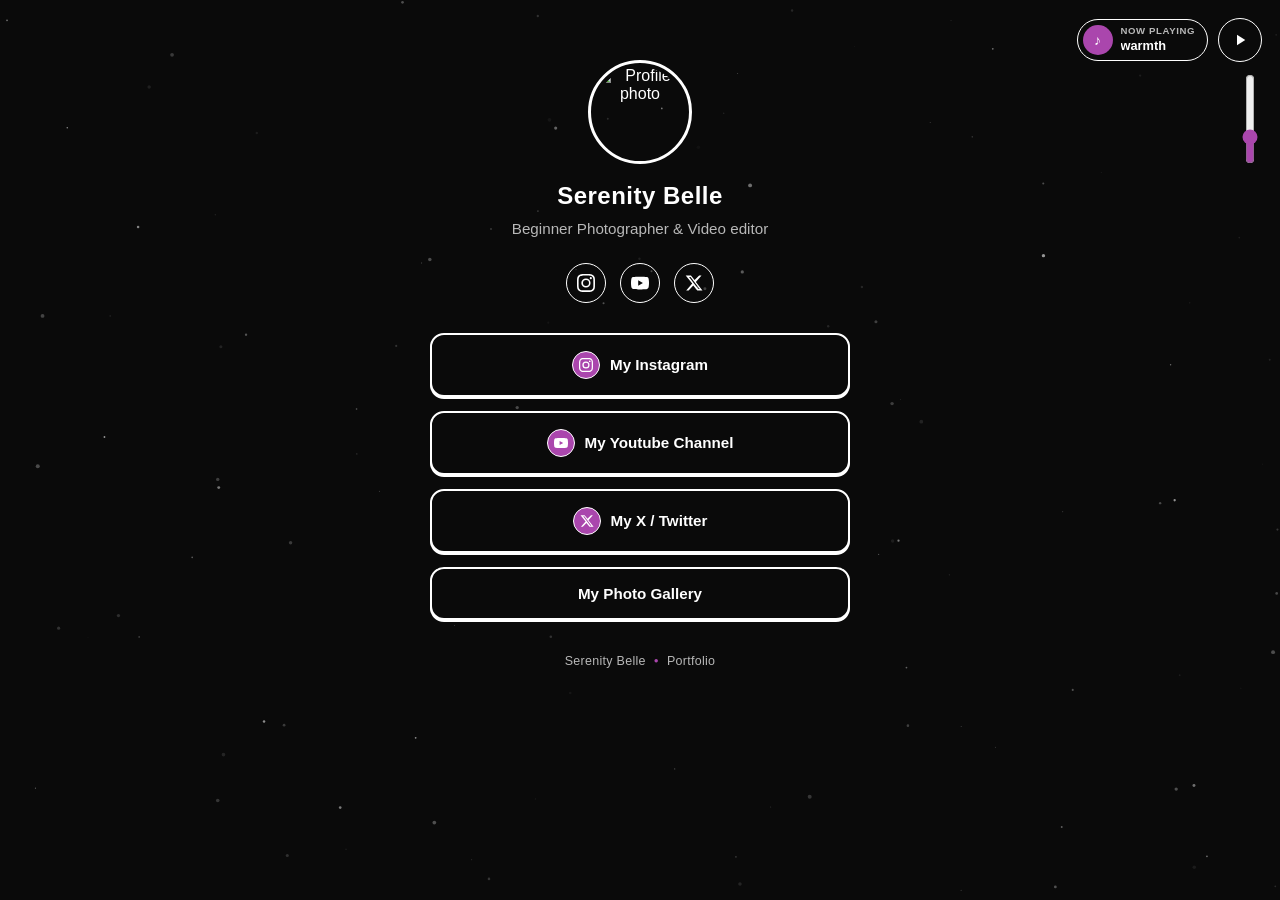
==== index.html @ e5745269 "update" ====
<!DOCTYPE html>
<html lang="en">
<head>
<meta charset="UTF-8">
<meta name="viewport" content="width=device-width, initial-scale=1.0">
<title>Serenity Belle | Portfolio</title>
<link rel="stylesheet" href="style.css">
</head>
<body>

  <div class="bg-shapes" aria-hidden="true">
    <span class="shape circle"></span>
    <span class="shape ring"></span>
  </div>

  <canvas id="starfield" aria-hidden="true"></canvas>

  <audio id="bg-music" loop preload="auto"></audio>
  <div class="music-control">
    <div class="music-row">
      <div class="music-meta">
        <img id="music-art" class="music-art" src="" alt="" hidden>
        <div id="music-art-fallback" class="music-art-fallback">♪</div>
        <div class="music-text">
          <span class="music-now-playing">Now Playing</span>
          <span id="music-title" class="music-title">warmth</span>
        </div>
      </div>
      <button id="music-toggle" class="music-toggle" aria-label="Pause music" aria-pressed="true">
        <svg class="icon-play" viewBox="0 0 24 24"><path d="M8 5v14l11-7z"/></svg>
        <svg class="icon-pause" viewBox="0 0 24 24"><path d="M6 5h4v14H6zM14 5h4v14h-4z"/></svg>
      </button>
    </div>
    <div class="music-volume-wrap">
      <input id="music-volume" class="music-volume" type="range" min="0" max="100" value="25" step="1" aria-label="Music volume">
    </div>
  </div>

  <main class="card">
    <div class="avatar-wrap">
      <img class="avatar" src="https://api.dicebear.com/7.x/initials/svg?seed=Serenity%20Belle&backgroundColor=0a0a0a&textColor=ffffff" alt="Profile photo">
    </div>

    <h1 class="name">Serenity Belle</h1>
    <p class="bio">Beginner Photographer &amp; Video editor</p>

    <div class="socials">
      <a href="https://instagram.com/FrostGreatness" target="_blank" rel="noopener" class="social-btn" aria-label="Instagram">
        <svg viewBox="0 0 16 16"><path d="M8 0C5.829 0 5.556.01 4.703.048 3.85.088 3.269.222 2.76.42a3.9 3.9 0 0 0-1.417.923A3.9 3.9 0 0 0 .42 2.76C.222 3.268.087 3.85.048 4.7.01 5.555 0 5.827 0 8.001c0 2.172.01 2.444.048 3.297.04.852.174 1.433.372 1.942.205.526.478.972.923 1.417.444.445.89.719 1.416.923.51.198 1.09.333 1.942.372C5.555 15.99 5.827 16 8 16s2.444-.01 3.298-.048c.851-.04 1.434-.174 1.943-.372a3.9 3.9 0 0 0 1.416-.923c.445-.445.718-.891.923-1.417.197-.509.332-1.09.372-1.942C15.99 10.445 16 10.173 16 8s-.01-2.445-.048-3.299c-.04-.851-.175-1.433-.372-1.941a3.9 3.9 0 0 0-.923-1.417A3.9 3.9 0 0 0 13.24.42c-.51-.198-1.092-.333-1.943-.372C10.443.01 10.172 0 7.998 0zm-.717 1.442h.718c2.136 0 2.389.007 3.232.046.78.035 1.204.166 1.486.275.373.145.64.319.92.599s.453.546.598.92c.11.281.24.705.275 1.485.039.843.047 1.096.047 3.231s-.008 2.389-.047 3.232c-.035.78-.166 1.203-.275 1.485a2.5 2.5 0 0 1-.599.919c-.28.28-.546.453-.92.598-.28.11-.704.24-1.485.276-.843.038-1.096.047-3.232.047s-2.39-.009-3.233-.047c-.78-.036-1.203-.166-1.485-.276a2.5 2.5 0 0 1-.92-.598 2.5 2.5 0 0 1-.6-.92c-.109-.281-.24-.705-.275-1.485-.038-.843-.046-1.096-.046-3.233s.008-2.388.046-3.231c.036-.78.166-1.204.276-1.486.145-.373.319-.64.599-.92s.546-.453.92-.598c.282-.11.705-.24 1.485-.276.738-.034 1.024-.044 2.515-.045zm4.988 1.328a.96.96 0 1 0 0 1.92.96.96 0 0 0 0-1.92m-4.27 1.122a4.109 4.109 0 1 0 0 8.217 4.109 4.109 0 0 0 0-8.217m0 1.441a2.667 2.667 0 1 1 0 5.334 2.667 2.667 0 0 1 0-5.334"/></svg>
      </a>
      <a href="https://youtube.com/@LilMissSese" target="_blank" rel="noopener" class="social-btn" aria-label="YouTube">
        <svg viewBox="0 0 24 24"><path d="M23.5 6.2a3.02 3.02 0 0 0-2.12-2.14C19.5 3.5 12 3.5 12 3.5s-7.5 0-9.38.56A3.02 3.02 0 0 0 .5 6.2 31.6 31.6 0 0 0 0 12a31.6 31.6 0 0 0 .5 5.8 3.02 3.02 0 0 0 2.12 2.14C4.5 20.5 12 20.5 12 20.5s7.5 0 9.38-.56a3.02 3.02 0 0 0 2.12-2.14A31.6 31.6 0 0 0 24 12a31.6 31.6 0 0 0-.5-5.8zM9.6 15.6V8.4l6.3 3.6-6.3 3.6z"/></svg>
      </a>
      <a href="https://x.com/LilMissSese" target="_blank" rel="noopener" class="social-btn" aria-label="X / Twitter">
        <svg viewBox="0 0 24 24"><path d="M18.9 2H22l-7.5 8.6L23.3 22h-6.9l-5.4-6.7L4.8 22H1.6l8-9.2L.9 2h7l4.9 6.1L18.9 2zm-1.2 18h1.9L7.4 3.9H5.4L17.7 20z"/></svg>
      </a>
    </div>

    <div class="links">
      <a class="link-btn photos" href="https://instagram.com/FrostGreatness" target="_blank" rel="noopener" data-label="Instagram">
        <span class="link-avatar-wrap">
          <img class="link-avatar" src="https://unavatar.io/instagram/FrostGreatness" alt=""
               onerror="this.style.display='none';">
          <span class="link-avatar link-avatar-icon" aria-hidden="true">
            <svg viewBox="0 0 16 16"><path d="M8 0C5.829 0 5.556.01 4.703.048 3.85.088 3.269.222 2.76.42a3.9 3.9 0 0 0-1.417.923A3.9 3.9 0 0 0 .42 2.76C.222 3.268.087 3.85.048 4.7.01 5.555 0 5.827 0 8.001c0 2.172.01 2.444.048 3.297.04.852.174 1.433.372 1.942.205.526.478.972.923 1.417.444.445.89.719 1.416.923.51.198 1.09.333 1.942.372C5.555 15.99 5.827 16 8 16s2.444-.01 3.298-.048c.851-.04 1.434-.174 1.943-.372a3.9 3.9 0 0 0 1.416-.923c.445-.445.718-.891.923-1.417.197-.509.332-1.09.372-1.942C15.99 10.445 16 10.173 16 8s-.01-2.445-.048-3.299c-.04-.851-.175-1.433-.372-1.941a3.9 3.9 0 0 0-.923-1.417A3.9 3.9 0 0 0 13.24.42c-.51-.198-1.092-.333-1.943-.372C10.443.01 10.172 0 7.998 0zm-.717 1.442h.718c2.136 0 2.389.007 3.232.046.78.035 1.204.166 1.486.275.373.145.64.319.92.599s.453.546.598.92c.11.281.24.705.275 1.485.039.843.047 1.096.047 3.231s-.008 2.389-.047 3.232c-.035.78-.166 1.203-.275 1.485a2.5 2.5 0 0 1-.599.919c-.28.28-.546.453-.92.598-.28.11-.704.24-1.485.276-.843.038-1.096.047-3.232.047s-2.39-.009-3.233-.047c-.78-.036-1.203-.166-1.485-.276a2.5 2.5 0 0 1-.92-.598 2.5 2.5 0 0 1-.6-.92c-.109-.281-.24-.705-.275-1.485-.038-.843-.046-1.096-.046-3.233s.008-2.388.046-3.231c.036-.78.166-1.204.276-1.486.145-.373.319-.64.599-.92s.546-.453.92-.598c.282-.11.705-.24 1.485-.276.738-.034 1.024-.044 2.515-.045zm4.988 1.328a.96.96 0 1 0 0 1.92.96.96 0 0 0 0-1.92m-4.27 1.122a4.109 4.109 0 1 0 0 8.217 4.109 4.109 0 0 0 0-8.217m0 1.441a2.667 2.667 0 1 1 0 5.334 2.667 2.667 0 0 1 0-5.334"/></svg>
          </span>
        </span>
        <span>My Instagram</span>
      </a>
      <a class="link-btn featured" href="https://youtube.com/@LilMissSese" target="_blank" rel="noopener" data-label="Youtube">
        <span class="link-avatar-wrap">
          <img class="link-avatar" src="https://unavatar.io/youtube/@LilMissSese" alt=""
               onerror="this.style.display='none';">
          <span class="link-avatar link-avatar-icon" aria-hidden="true">
            <svg viewBox="0 0 24 24"><path d="M23.5 6.2a3.02 3.02 0 0 0-2.12-2.14C19.5 3.5 12 3.5 12 3.5s-7.5 0-9.38.56A3.02 3.02 0 0 0 .5 6.2 31.6 31.6 0 0 0 0 12a31.6 31.6 0 0 0 .5 5.8 3.02 3.02 0 0 0 2.12 2.14C4.5 20.5 12 20.5 12 20.5s7.5 0 9.38-.56a3.02 3.02 0 0 0 2.12-2.14A31.6 31.6 0 0 0 24 12a31.6 31.6 0 0 0-.5-5.8zM9.6 15.6V8.4l6.3 3.6-6.3 3.6z"/></svg>
          </span>
        </span>
        <span>My Youtube Channel</span>
      </a>
      <a class="link-btn" href="https://x.com/LilMissSese" target="_blank" rel="noopener" data-label="X">
        <span class="link-avatar-wrap">
          <img class="link-avatar" src="https://unavatar.io/x/LilMissSese" alt=""
               onerror="this.style.display='none';">
          <span class="link-avatar link-avatar-icon" aria-hidden="true">
            <svg viewBox="0 0 24 24"><path d="M18.9 2H22l-7.5 8.6L23.3 22h-6.9l-5.4-6.7L4.8 22H1.6l8-9.2L.9 2h7l4.9 6.1L18.9 2zm-1.2 18h1.9L7.4 3.9H5.4L17.7 20z"/></svg>
          </span>
        </span>
        <span>My X / Twitter</span>
      </a>
      <a class="link-btn featured" href="gallery.html" data-label="Gallery">
        <span>My Photo Gallery</span>
      </a>
    </div>

    <footer class="footer">
      <span>Serenity Belle</span>
      <span class="dot">●</span>
      <span>Portfolio</span>
    </footer>
  </main>

<script src="starfield.js"></script>
<script src="script.js"></script>
</body>
</html>
---- style.css ----
:root{
  --black:#0a0a0a;
  --white:#ffffff;
  --gray-100:#1a1a1a;
  --gray-300:#2b2b2b;
  --gray-600:#b8b8b8;
  --purple:#aa46ad;
  --radius:14px;
  --shadow: 0 2px 0 var(--white);
}

*{box-sizing:border-box; margin:0; padding:0;}

body{
  min-height:100vh;
  background:var(--black);
  color:var(--white);
  font-family: 'Helvetica Neue', Arial, sans-serif;
  display:flex;
  align-items:flex-start;
  justify-content:center;
  padding:60px 16px;
  position:relative;
  overflow-x:hidden;
}

#starfield{
  position:fixed;
  inset:0;
  z-index:0;
  pointer-events:none;
  background:var(--black);
}

/* decorative background shapes */
.bg-shapes{position:fixed; inset:0; z-index:0; pointer-events:none;}
.bg-shapes .shape{position:absolute; border-color:var(--white);}
.bg-shapes .circle{
  width:260px; height:260px; border-radius:50%;
  border:2px solid var(--white);
  top:-80px; left:-90px; opacity:.06;
}
.bg-shapes .ring{
  width:340px; height:340px; border-radius:50%;
  border:2px solid var(--purple);
  bottom:-140px; right:-120px; opacity:.12;
}

.music-control{
  position:fixed;
  top:18px;
  right:18px;
  z-index:2;
  display:flex;
  flex-direction:column;
  align-items:flex-end;
  gap:12px;
  max-width:min(70vw, 320px);
}

.music-row{
  display:flex;
  align-items:center;
  gap:10px;
}

.music-meta{
  display:flex;
  align-items:center;
  gap:8px;
  overflow:hidden;
  min-width:0;
  background:var(--black);
  border:1.5px solid var(--white);
  border-radius:999px;
  padding:5px 12px 5px 5px;
}

.music-art{
  width:30px; height:30px;
  min-width:30px; min-height:30px;
  max-width:30px; max-height:30px;
  aspect-ratio:1/1;
  border-radius:50%;
  object-fit:cover;
  object-position:center;
  overflow:hidden;
  flex-shrink:0;
  display:block;
}
.music-art[hidden]{ display:none !important; }

.music-art-fallback{
  width:30px; height:30px;
  min-width:30px; min-height:30px;
  max-width:30px; max-height:30px;
  aspect-ratio:1/1;
  border-radius:50%;
  display:flex;
  align-items:center;
  justify-content:center;
  background:var(--purple);
  color:var(--white);
  font-family:'Helvetica Neue', Arial, sans-serif;
  font-size:14px;
  line-height:1;
  flex-shrink:0;
}
.music-art-fallback[hidden]{ display:none !important; }

.music-text{
  display:flex;
  flex-direction:column;
  justify-content:center;
  overflow:hidden;
  min-width:0;
  flex:1 1 auto;
}

.music-now-playing,
.music-title{
  font-family:'Helvetica Neue', Arial, sans-serif;
  font-weight:600;
  line-height:1.3;
}

.music-now-playing{
  font-size:.6rem;
  letter-spacing:.6px;
  text-transform:uppercase;
  color:var(--gray-600);
}

.music-title{
  font-size:.8rem;
  white-space:nowrap;
  overflow:hidden;
  text-overflow:ellipsis;
  max-width:150px;
}

.music-toggle{
  width:44px; height:44px;
  border-radius:50%;
  border:1.5px solid var(--white);
  background:var(--black);
  display:flex; align-items:center; justify-content:center;
  cursor:pointer;
  flex-shrink:0;
  transition: background .18s ease, transform .18s ease, border-color .18s ease;
}
.music-toggle svg{
  width:18px; height:18px;
  fill:var(--white);
}
.music-toggle .icon-pause{display:none;}
.music-toggle.is-playing .icon-play{display:none;}
.music-toggle.is-playing .icon-pause{display:block;}
.music-toggle:hover{
  background:var(--purple);
  border-color:var(--purple);
  transform:translateY(-2px);
}

.music-volume-wrap{
  width:24px;
  height:90px;
  display:flex;
  align-items:center;
  justify-content:center;
}
.music-volume{
  width:90px;
  height:20px;
  margin:0;
  cursor:pointer;
  accent-color: var(--purple);
  background:transparent;
  transform: rotate(-90deg);
}

.link-avatar-wrap{
  position:relative;
  width:28px; height:28px;
  min-width:28px; min-height:28px;
  margin-right:10px;
  flex-shrink:0;
}
.link-avatar-wrap .link-avatar{
  margin-right:0;
}

.link-avatar{
  width:28px; height:28px;
  min-width:28px; min-height:28px;
  max-width:28px; max-height:28px;
  aspect-ratio:1/1;
  border-radius:50%;
  object-fit:cover;
  object-position:center;
  overflow:hidden;
  border:1.5px solid var(--white);
  background:var(--gray-100);
  flex-shrink:0;
  display:block;
}

/* The fallback icon always sits underneath, absolutely positioned to fill
   the same slot. When the real photo loads, it's on top and fully covers
   it — no photo, and the icon shows through. This avoids any reliance on
   toggling [hidden], which can lose CSS-specificity ties. */
.link-avatar-wrap{
  isolation:isolate;
}
.link-avatar-icon{
  position:absolute;
  inset:0;
  z-index:0;
  display:flex;
  align-items:center;
  justify-content:center;
  background:var(--purple);
}
.link-avatar-wrap img.link-avatar{
  position:relative;
  z-index:1;
}
.link-avatar-icon svg{
  width:14px;
  height:14px;
  fill:var(--white);
}

.card{
  position:relative;
  z-index:1;
  width:100%;
  max-width:420px;
  display:flex;
  flex-direction:column;
  align-items:center;
  text-align:center;
  animation: fadeUp .6s ease both;
}

@keyframes fadeUp{
  from{opacity:0; transform:translateY(18px);}
  to{opacity:1; transform:translateY(0);}
}

.avatar-wrap{
  width:104px; height:104px;
  border-radius:50%;
  border:3px solid var(--white);
  padding:4px;
  margin-bottom:18px;
}
.avatar{
  width:100%; height:100%;
  border-radius:50%;
  object-fit:cover;
  display:block;
}

.name{
  font-size:1.5rem;
  font-weight:800;
  letter-spacing:.5px;
  margin-bottom:8px;
}

.bio{
  font-size:.95rem;
  color:var(--gray-600);
  line-height:1.5;
  max-width:340px;
  margin-bottom:22px;
}

.socials{
  display:flex;
  gap:14px;
  margin-bottom:30px;
}
.social-btn{
  width:40px; height:40px;
  border-radius:50%;
  border:1.5px solid var(--white);
  display:flex; align-items:center; justify-content:center;
  transition: background .18s ease, transform .18s ease, border-color .18s ease;
}
.social-btn svg{
  width:18px; height:18px;
  fill:var(--white);
  transition: fill .18s ease;
}
.social-btn:hover{
  background:var(--purple);
  border-color:var(--purple);
  transform:translateY(-2px);
}
.social-btn:hover svg{
  fill:var(--white);
}

.links{
  width:100%;
  display:flex;
  flex-direction:column;
  gap:14px;
  margin-bottom:34px;
}

.link-btn{
  position:relative;
  display:flex;
  align-items:center;
  justify-content:center;
  width:100%;
  padding:16px 20px;
  background:var(--black);
  border:2px solid var(--white);
  border-radius:var(--radius);
  color:var(--white);
  font-weight:600;
  font-size:.95rem;
  text-decoration:none;
  box-shadow: var(--shadow);
  transition: transform .15s ease, background .15s ease, color .15s ease, box-shadow .15s ease, border-color .15s ease;
}

.link-btn:hover{
  transform:translate(-2px,-2px);
  box-shadow: 4px 4px 0 var(--purple);
  background:var(--purple);
  border-color:var(--purple);
  color:var(--white);
}

.link-btn:active{
  transform:translate(0,0);
  box-shadow: 0 0 0 var(--purple);
}

.link-btn.featured{
  background:var(--black);
  color:var(--white);
}
.link-btn.featured:hover{
  background:var(--purple);
  border-color:var(--purple);
  color:var(--white);
}

.footer{
  display:flex;
  align-items:center;
  gap:8px;
  color:var(--gray-600);
  font-size:.78rem;
  letter-spacing:.3px;
}
.footer .dot{
  font-size:.5rem;
  color:var(--purple);
}

@media (max-width:420px){
  .card{max-width:100%;}
  .name{font-size:1.3rem;}
}
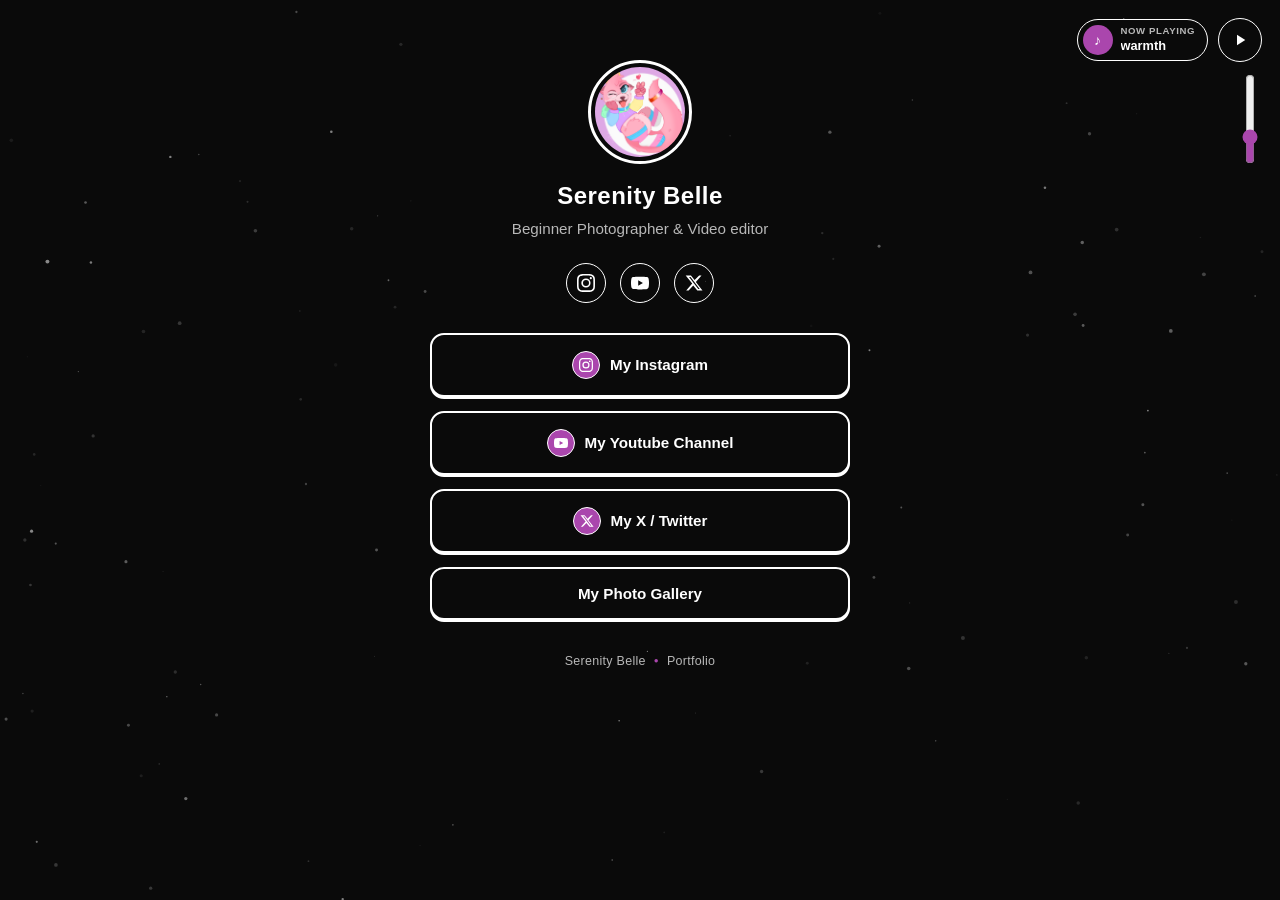
==== commit 6467e712: "Update index.html" ====
--- a/index.html
+++ b/index.html
@@ -38,7 +38,7 @@
 
   <main class="card">
     <div class="avatar-wrap">
-      <img class="avatar" src="https://api.dicebear.com/7.x/initials/svg?seed=Serenity%20Belle&backgroundColor=0a0a0a&textColor=ffffff" alt="Profile photo">
+      <img class="avatar" src="/photos/Sese_Otter_Complete.png" alt="Profile photo">
     </div>
 
     <h1 class="name">Serenity Belle</h1>
@@ -102,4 +102,4 @@
 <script src="starfield.js"></script>
 <script src="script.js"></script>
 </body>
-</html>+</html>
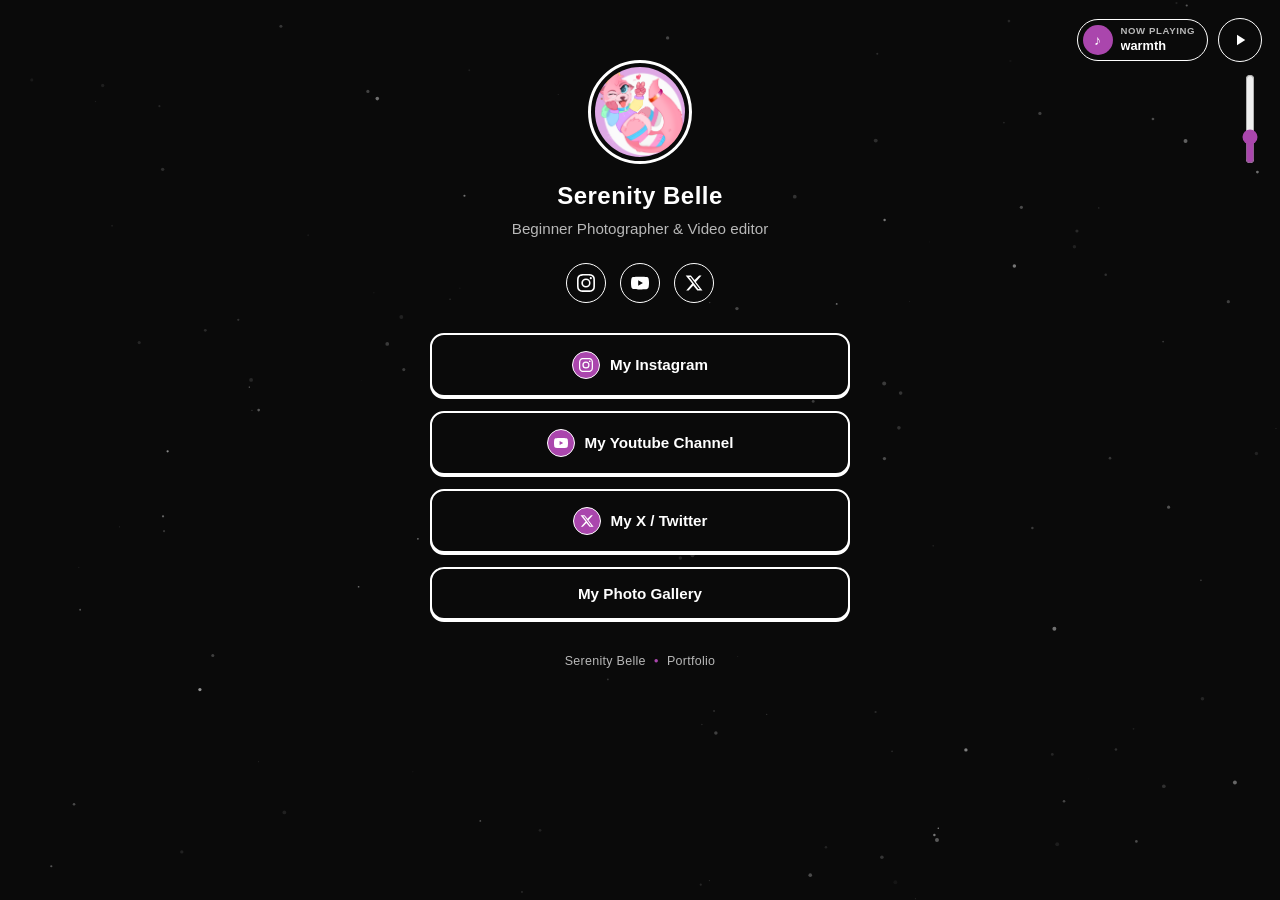
==== commit 3ef6a06f: "Update index.html" ====
--- a/index.html
+++ b/index.html
@@ -38,7 +38,7 @@
 
   <main class="card">
     <div class="avatar-wrap">
-      <img class="avatar" src="/photos/Sese_Otter_Complete.png" alt="Profile photo">
+      <img class="avatar" src="photos/Sese_Otter_Complete.png" alt="Profile photo">
     </div>
 
     <h1 class="name">Serenity Belle</h1>
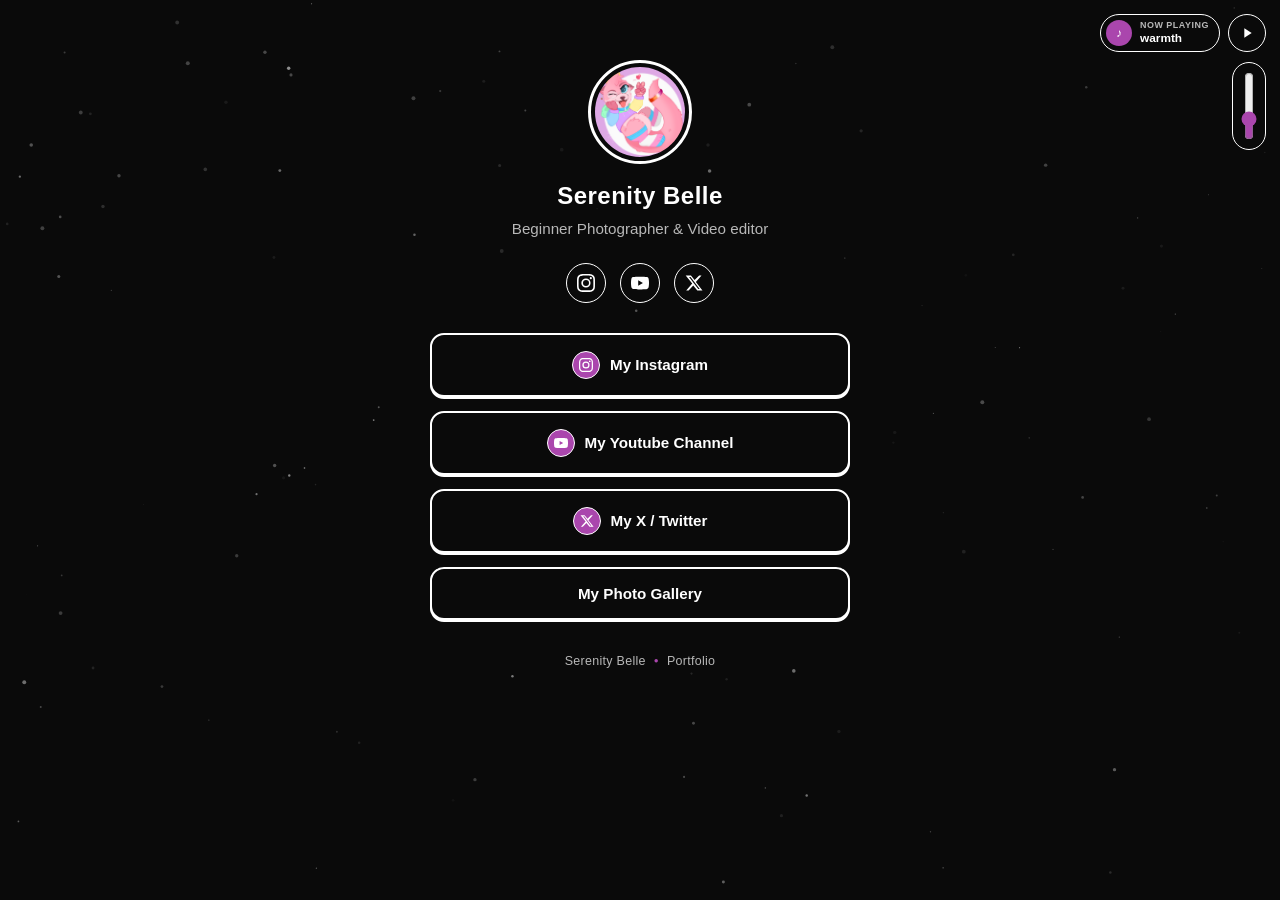
==== commit 7026bd8d: "Add files via upload" ====
--- a/index.html
+++ b/index.html
@@ -5,6 +5,7 @@
 <meta name="viewport" content="width=device-width, initial-scale=1.0">
 <title>Serenity Belle | Portfolio</title>
 <link rel="stylesheet" href="style.css">
+<link rel="stylesheet" href="music-player.css">
 </head>
 <body>
 
@@ -32,7 +33,7 @@
       </button>
     </div>
     <div class="music-volume-wrap">
-      <input id="music-volume" class="music-volume" type="range" min="0" max="100" value="25" step="1" aria-label="Music volume">
+      <input id="music-volume" class="music-volume" type="range" min="0" max="100" value="25" step="1" orient="vertical" aria-label="Music volume" aria-orientation="vertical">
     </div>
   </div>
 
@@ -100,6 +101,7 @@
   </main>
 
 <script src="starfield.js"></script>
+<script src="music-player.js"></script>
 <script src="script.js"></script>
 </body>
 </html>
--- a/style.css
+++ b/style.css
@@ -46,138 +46,7 @@
   bottom:-140px; right:-120px; opacity:.12;
 }
 
-.music-control{
-  position:fixed;
-  top:18px;
-  right:18px;
-  z-index:2;
-  display:flex;
-  flex-direction:column;
-  align-items:flex-end;
-  gap:12px;
-  max-width:min(70vw, 320px);
-}
-
-.music-row{
-  display:flex;
-  align-items:center;
-  gap:10px;
-}
-
-.music-meta{
-  display:flex;
-  align-items:center;
-  gap:8px;
-  overflow:hidden;
-  min-width:0;
-  background:var(--black);
-  border:1.5px solid var(--white);
-  border-radius:999px;
-  padding:5px 12px 5px 5px;
-}
-
-.music-art{
-  width:30px; height:30px;
-  min-width:30px; min-height:30px;
-  max-width:30px; max-height:30px;
-  aspect-ratio:1/1;
-  border-radius:50%;
-  object-fit:cover;
-  object-position:center;
-  overflow:hidden;
-  flex-shrink:0;
-  display:block;
-}
-.music-art[hidden]{ display:none !important; }
-
-.music-art-fallback{
-  width:30px; height:30px;
-  min-width:30px; min-height:30px;
-  max-width:30px; max-height:30px;
-  aspect-ratio:1/1;
-  border-radius:50%;
-  display:flex;
-  align-items:center;
-  justify-content:center;
-  background:var(--purple);
-  color:var(--white);
-  font-family:'Helvetica Neue', Arial, sans-serif;
-  font-size:14px;
-  line-height:1;
-  flex-shrink:0;
-}
-.music-art-fallback[hidden]{ display:none !important; }
-
-.music-text{
-  display:flex;
-  flex-direction:column;
-  justify-content:center;
-  overflow:hidden;
-  min-width:0;
-  flex:1 1 auto;
-}
-
-.music-now-playing,
-.music-title{
-  font-family:'Helvetica Neue', Arial, sans-serif;
-  font-weight:600;
-  line-height:1.3;
-}
-
-.music-now-playing{
-  font-size:.6rem;
-  letter-spacing:.6px;
-  text-transform:uppercase;
-  color:var(--gray-600);
-}
-
-.music-title{
-  font-size:.8rem;
-  white-space:nowrap;
-  overflow:hidden;
-  text-overflow:ellipsis;
-  max-width:150px;
-}
-
-.music-toggle{
-  width:44px; height:44px;
-  border-radius:50%;
-  border:1.5px solid var(--white);
-  background:var(--black);
-  display:flex; align-items:center; justify-content:center;
-  cursor:pointer;
-  flex-shrink:0;
-  transition: background .18s ease, transform .18s ease, border-color .18s ease;
-}
-.music-toggle svg{
-  width:18px; height:18px;
-  fill:var(--white);
-}
-.music-toggle .icon-pause{display:none;}
-.music-toggle.is-playing .icon-play{display:none;}
-.music-toggle.is-playing .icon-pause{display:block;}
-.music-toggle:hover{
-  background:var(--purple);
-  border-color:var(--purple);
-  transform:translateY(-2px);
-}
-
-.music-volume-wrap{
-  width:24px;
-  height:90px;
-  display:flex;
-  align-items:center;
-  justify-content:center;
-}
-.music-volume{
-  width:90px;
-  height:20px;
-  margin:0;
-  cursor:pointer;
-  accent-color: var(--purple);
-  background:transparent;
-  transform: rotate(-90deg);
-}
+/* Music widget styles now live in music-player.css (shared across pages). */
 
 .link-avatar-wrap{
   position:relative;
--- a/music-player.css
+++ b/music-player.css
@@ -0,0 +1,188 @@
+/* ── Shared music widget ──────────────────────────────────────────
+   Used on every page (index, gallery, etc). Pulled out of style.css
+   so it stays identical everywhere instead of drifting per-page.
+
+   Positioning notes (this is the mobile "moves around / blocks stuff"
+   fix): we pin the widget with position:fixed + safe-area insets, and
+   in music-player.js we re-assert that position on scroll/resize/
+   visualViewport changes. Some mobile browsers shift fixed elements
+   around while the address bar shows/hides or the page bounces, so
+   locking it in JS as a backstop is more reliable than CSS alone.
+   Width is capped in real pixels (not vw) so it can't balloon out on
+   narrow phones and cover the avatar/name underneath. ── */
+
+.music-control{
+  position:fixed;
+  top:calc(env(safe-area-inset-top, 0px) + 14px);
+  right:calc(env(safe-area-inset-right, 0px) + 14px);
+  z-index:50;
+  display:flex;
+  flex-direction:column;
+  align-items:flex-end;
+  gap:10px;
+  width:max-content;
+  max-width:190px;
+  pointer-events:none; /* only the interactive children opt back in below */
+  will-change: transform;
+  -webkit-transform: translateZ(0);
+}
+
+.music-row,
+.music-meta,
+.music-toggle,
+.music-volume-wrap{
+  pointer-events:auto;
+}
+
+.music-row{
+  display:flex;
+  align-items:center;
+  gap:8px;
+  max-width:100%;
+}
+
+.music-meta{
+  display:flex;
+  align-items:center;
+  gap:8px;
+  overflow:hidden;
+  min-width:0;
+  background:var(--black);
+  border:1.5px solid var(--white);
+  border-radius:999px;
+  padding:5px 10px 5px 5px;
+}
+
+.music-art{
+  width:26px; height:26px;
+  min-width:26px; min-height:26px;
+  max-width:26px; max-height:26px;
+  aspect-ratio:1/1;
+  border-radius:50%;
+  object-fit:cover;
+  object-position:center;
+  overflow:hidden;
+  flex-shrink:0;
+  display:block;
+}
+.music-art[hidden]{ display:none !important; }
+
+.music-art-fallback{
+  width:26px; height:26px;
+  min-width:26px; min-height:26px;
+  max-width:26px; max-height:26px;
+  aspect-ratio:1/1;
+  border-radius:50%;
+  display:flex;
+  align-items:center;
+  justify-content:center;
+  background:var(--purple);
+  color:var(--white);
+  font-family:'Helvetica Neue', Arial, sans-serif;
+  font-size:12px;
+  line-height:1;
+  flex-shrink:0;
+}
+.music-art-fallback[hidden]{ display:none !important; }
+
+.music-text{
+  display:flex;
+  flex-direction:column;
+  justify-content:center;
+  overflow:hidden;
+  min-width:0;
+  flex:1 1 auto;
+}
+
+.music-now-playing,
+.music-title{
+  font-family:'Helvetica Neue', Arial, sans-serif;
+  font-weight:600;
+  line-height:1.25;
+}
+
+.music-now-playing{
+  font-size:.56rem;
+  letter-spacing:.5px;
+  text-transform:uppercase;
+  color:var(--gray-600);
+}
+
+.music-title{
+  font-size:.74rem;
+  white-space:nowrap;
+  overflow:hidden;
+  text-overflow:ellipsis;
+  max-width:100px;
+}
+
+.music-toggle{
+  width:38px; height:38px;
+  border-radius:50%;
+  border:1.5px solid var(--white);
+  background:var(--black);
+  display:flex; align-items:center; justify-content:center;
+  cursor:pointer;
+  flex-shrink:0;
+  transition: background .18s ease, transform .18s ease, border-color .18s ease;
+}
+.music-toggle svg{
+  width:16px; height:16px;
+  fill:var(--white);
+}
+.music-toggle .icon-pause{display:none;}
+.music-toggle.is-playing .icon-play{display:none;}
+.music-toggle.is-playing .icon-pause{display:block;}
+.music-toggle:hover{
+  background:var(--purple);
+  border-color:var(--purple);
+  transform:translateY(-2px);
+}
+
+/* Vertical volume slider, done with native vertical orientation
+   instead of a rotated horizontal <input> + CSS transform. The old
+   rotate(-90deg) approach is what made the slider hard/impossible to
+   drag on touchscreens — mobile browsers map touch coordinates to the
+   input's un-rotated box, so your finger and the thumb disagree about
+   where "up" is. -webkit-appearance:slider-vertical (Chrome/Safari)
+   and orient="vertical" (Firefox) give a real vertical track that
+   responds to touch correctly. */
+.music-volume-wrap{
+  background:var(--black);
+  border:1.5px solid var(--white);
+  border-radius:999px;
+  padding:10px 0;
+  width:34px;
+  height:88px;
+  display:flex;
+  align-items:center;
+  justify-content:center;
+}
+.music-volume{
+  margin:0;
+  cursor:pointer;
+  accent-color: var(--purple);
+  background:transparent;
+  width:20px;
+  height:68px;
+  -webkit-appearance: slider-vertical;
+  appearance: slider-vertical;
+  writing-mode: vertical-lr;
+  direction: rtl;
+  touch-action: none;
+}
+
+@media (max-width:480px){
+  .music-control{
+    max-width:150px;
+    top:calc(env(safe-area-inset-top, 0px) + 10px);
+    right:calc(env(safe-area-inset-right, 0px) + 10px);
+    gap:8px;
+  }
+  .music-now-playing{ display:none; }
+  .music-title{ max-width:70px; font-size:.7rem; }
+  .music-art, .music-art-fallback{ width:22px; height:22px; min-width:22px; min-height:22px; max-width:22px; max-height:22px; }
+  .music-toggle{ width:34px; height:34px; }
+  .music-volume-wrap{ width:28px; height:70px; padding:8px 0; }
+  .music-volume{ height:52px; }
+}
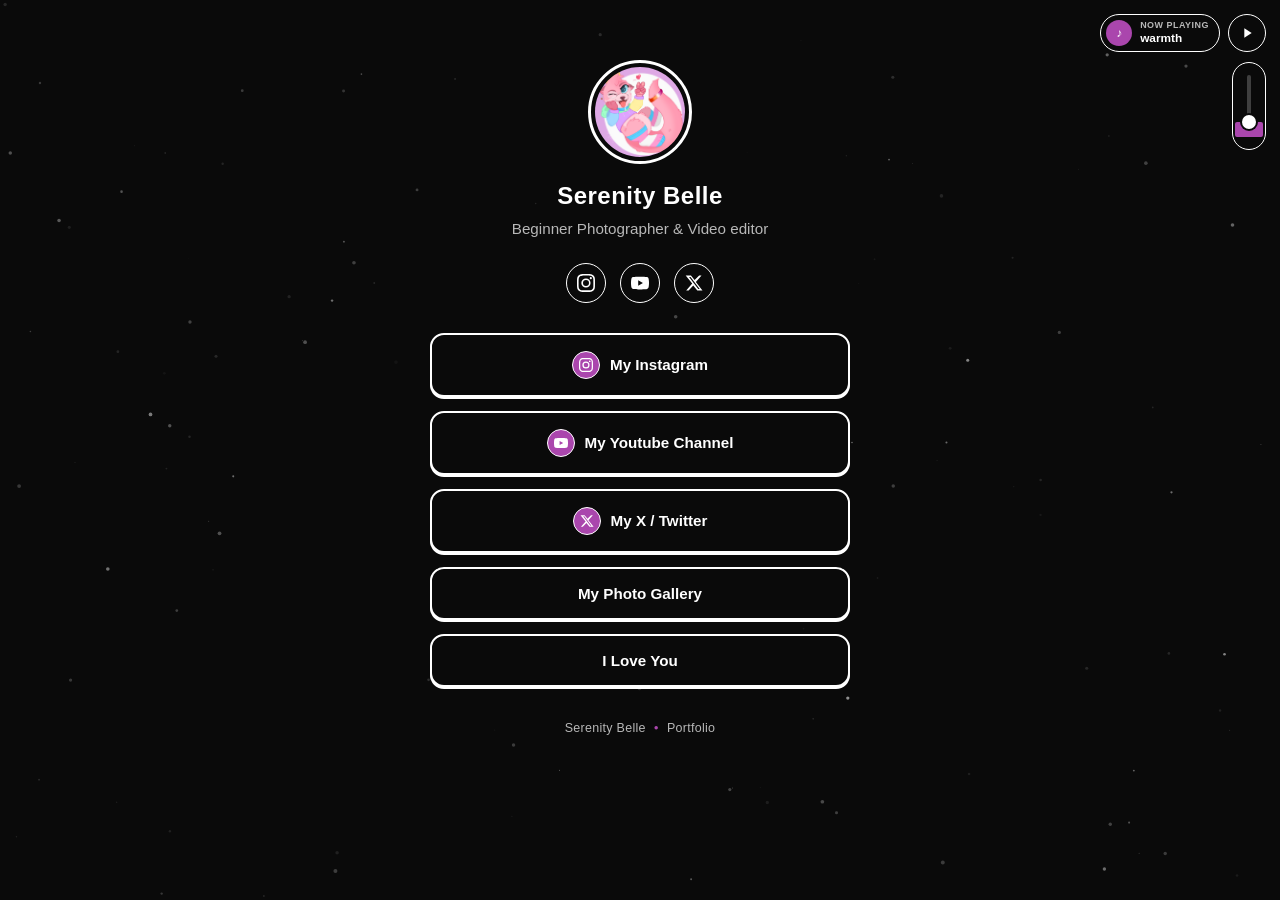
==== commit 4ff787e2: "Add files via upload" ====
--- a/index.html
+++ b/index.html
@@ -33,7 +33,12 @@
       </button>
     </div>
     <div class="music-volume-wrap">
-      <input id="music-volume" class="music-volume" type="range" min="0" max="100" value="25" step="1" orient="vertical" aria-label="Music volume" aria-orientation="vertical">
+      <div id="music-volume" class="music-volume" role="slider" tabindex="0"
+           aria-label="Music volume" aria-orientation="vertical" aria-valuenow="25">
+        <div class="music-volume-track"></div>
+        <div id="music-volume-fill" class="music-volume-fill"></div>
+        <div id="music-volume-thumb" class="music-volume-thumb"></div>
+      </div>
     </div>
   </div>
 
@@ -91,6 +96,9 @@
       <a class="link-btn featured" href="gallery.html" data-label="Gallery">
         <span>My Photo Gallery</span>
       </a>
+      <a class="link-btn" href="iloveyou.html" data-label="I love you">
+        <span>I Love You</span>
+      </a>
     </div>
 
     <footer class="footer">
--- a/music-player.css
+++ b/music-player.css
@@ -2,14 +2,9 @@
    Used on every page (index, gallery, etc). Pulled out of style.css
    so it stays identical everywhere instead of drifting per-page.
 
-   Positioning notes (this is the mobile "moves around / blocks stuff"
-   fix): we pin the widget with position:fixed + safe-area insets, and
-   in music-player.js we re-assert that position on scroll/resize/
-   visualViewport changes. Some mobile browsers shift fixed elements
-   around while the address bar shows/hides or the page bounces, so
-   locking it in JS as a backstop is more reliable than CSS alone.
-   Width is capped in real pixels (not vw) so it can't balloon out on
-   narrow phones and cover the avatar/name underneath. ── */
+   Positioning: plain position:fixed + safe-area insets, capped at a
+   real pixel max-width (not vw) so it can't balloon out on narrow
+   phones and cover the avatar/name underneath. ── */
 
 .music-control{
   position:fixed;
@@ -23,8 +18,6 @@
   width:max-content;
   max-width:190px;
   pointer-events:none; /* only the interactive children opt back in below */
-  will-change: transform;
-  -webkit-transform: translateZ(0);
 }
 
 .music-row,
@@ -139,19 +132,20 @@
   transform:translateY(-2px);
 }
 
-/* Vertical volume slider, done with native vertical orientation
-   instead of a rotated horizontal <input> + CSS transform. The old
-   rotate(-90deg) approach is what made the slider hard/impossible to
-   drag on touchscreens — mobile browsers map touch coordinates to the
-   input's un-rotated box, so your finger and the thumb disagree about
-   where "up" is. -webkit-appearance:slider-vertical (Chrome/Safari)
-   and orient="vertical" (Firefox) give a real vertical track that
-   responds to touch correctly. */
+/* Custom vertical volume slider — built from plain divs and driven by
+   pointer events in JS instead of a native <input type="range">.
+   Native vertical range styling (rotated transform, or
+   -webkit-appearance:slider-vertical / writing-mode) turned out to be
+   unreliable: browsers differ on how they map touch/pointer
+   coordinates onto a re-oriented track, which is why dragging it did
+   nothing on some devices. Building it ourselves means the hit area
+   and the value calculation are the exact same code, so it can't
+   drift out of sync. */
 .music-volume-wrap{
   background:var(--black);
   border:1.5px solid var(--white);
   border-radius:999px;
-  padding:10px 0;
+  padding:12px 0;
   width:34px;
   height:88px;
   display:flex;
@@ -159,17 +153,44 @@
   justify-content:center;
 }
 .music-volume{
-  margin:0;
+  position:relative;
+  width:28px;
+  height:100%;
+  touch-action:none;
   cursor:pointer;
-  accent-color: var(--purple);
-  background:transparent;
-  width:20px;
-  height:68px;
-  -webkit-appearance: slider-vertical;
-  appearance: slider-vertical;
-  writing-mode: vertical-lr;
-  direction: rtl;
-  touch-action: none;
+}
+.music-volume-track{
+  position:absolute;
+  left:50%;
+  top:0;
+  bottom:0;
+  width:4px;
+  border-radius:2px;
+  background:rgba(255,255,255,.22);
+  transform:translateX(-50%);
+  pointer-events:none;
+}
+.music-volume-fill{
+  position:absolute;
+  left:0;
+  right:0;
+  bottom:0;
+  height:25%; /* overwritten inline by JS as the value changes */
+  border-radius:2px;
+  background:var(--purple);
+  pointer-events:none;
+}
+.music-volume-thumb{
+  position:absolute;
+  left:50%;
+  bottom:25%; /* overwritten inline by JS as the value changes */
+  width:14px;
+  height:14px;
+  border-radius:50%;
+  background:var(--white);
+  box-shadow:0 0 0 2px var(--black);
+  transform:translate(-50%, 50%);
+  pointer-events:none;
 }
 
 @media (max-width:480px){
@@ -183,6 +204,6 @@
   .music-title{ max-width:70px; font-size:.7rem; }
   .music-art, .music-art-fallback{ width:22px; height:22px; min-width:22px; min-height:22px; max-width:22px; max-height:22px; }
   .music-toggle{ width:34px; height:34px; }
-  .music-volume-wrap{ width:28px; height:70px; padding:8px 0; }
-  .music-volume{ height:52px; }
-}
+  .music-volume-wrap{ width:28px; height:70px; padding:10px 0; }
+  .music-volume{ width:24px; }
+}
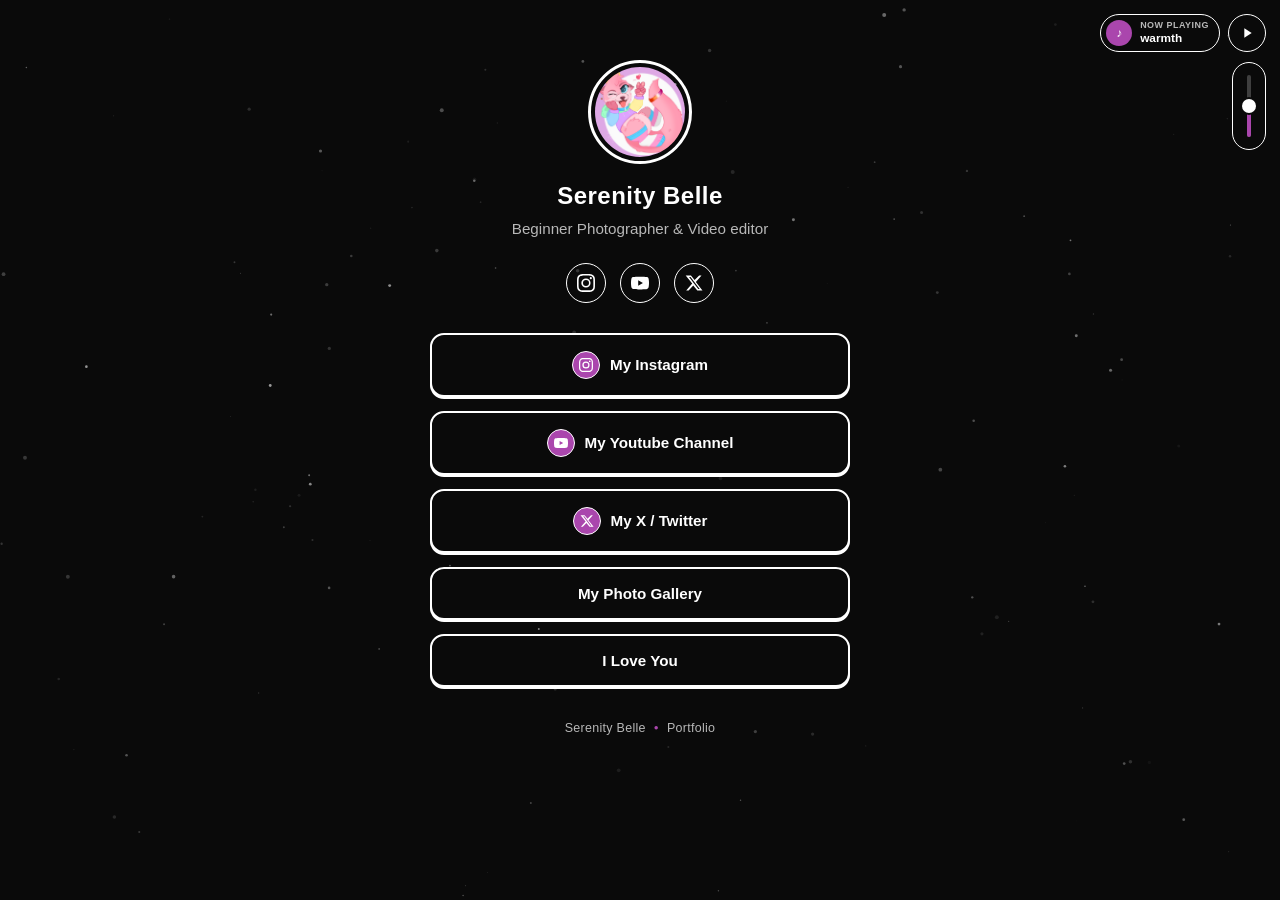
==== commit a07b7258: "Add files via upload" ====
--- a/index.html
+++ b/index.html
@@ -34,7 +34,7 @@
     </div>
     <div class="music-volume-wrap">
       <div id="music-volume" class="music-volume" role="slider" tabindex="0"
-           aria-label="Music volume" aria-orientation="vertical" aria-valuenow="25">
+           aria-label="Music volume" aria-orientation="vertical" aria-valuenow="50">
         <div class="music-volume-track"></div>
         <div id="music-volume-fill" class="music-volume-fill"></div>
         <div id="music-volume-thumb" class="music-volume-thumb"></div>
--- a/music-player.css
+++ b/music-player.css
@@ -172,12 +172,13 @@
 }
 .music-volume-fill{
   position:absolute;
-  left:0;
-  right:0;
+  left:50%;
   bottom:0;
+  width:4px;
   height:25%; /* overwritten inline by JS as the value changes */
   border-radius:2px;
   background:var(--purple);
+  transform:translateX(-50%);
   pointer-events:none;
 }
 .music-volume-thumb{
@@ -207,3 +208,14 @@
   .music-volume-wrap{ width:28px; height:70px; padding:10px 0; }
   .music-volume{ width:24px; }
 }
+
+/* Toggle-only mode: some pages (e.g. iloveyou.html) want the music to
+   keep playing/persisting via the same shared player, but with no
+   visible widget chrome except the play/pause button itself. */
+.music-control.toggle-only .music-meta,
+.music-control.toggle-only .music-volume-wrap{
+  display:none;
+}
+.music-control.toggle-only .music-row{
+  gap:0;
+}
